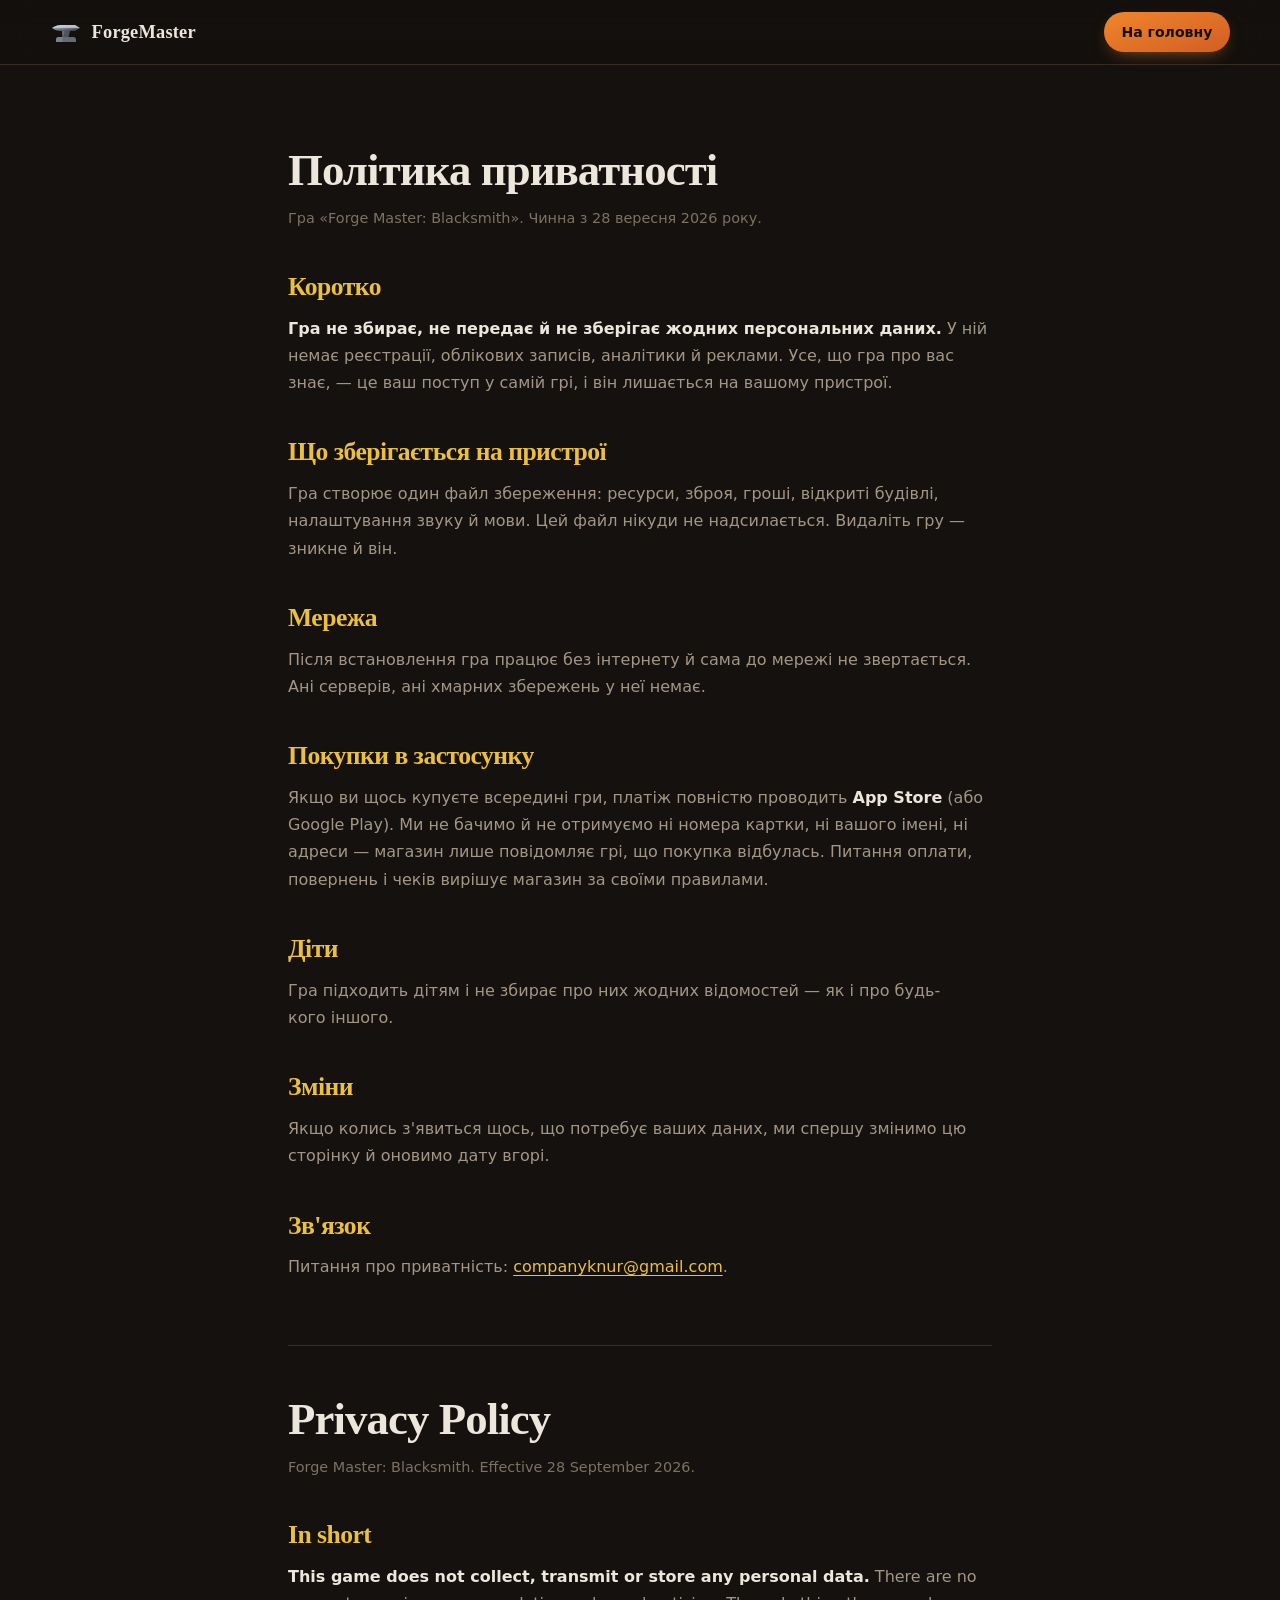
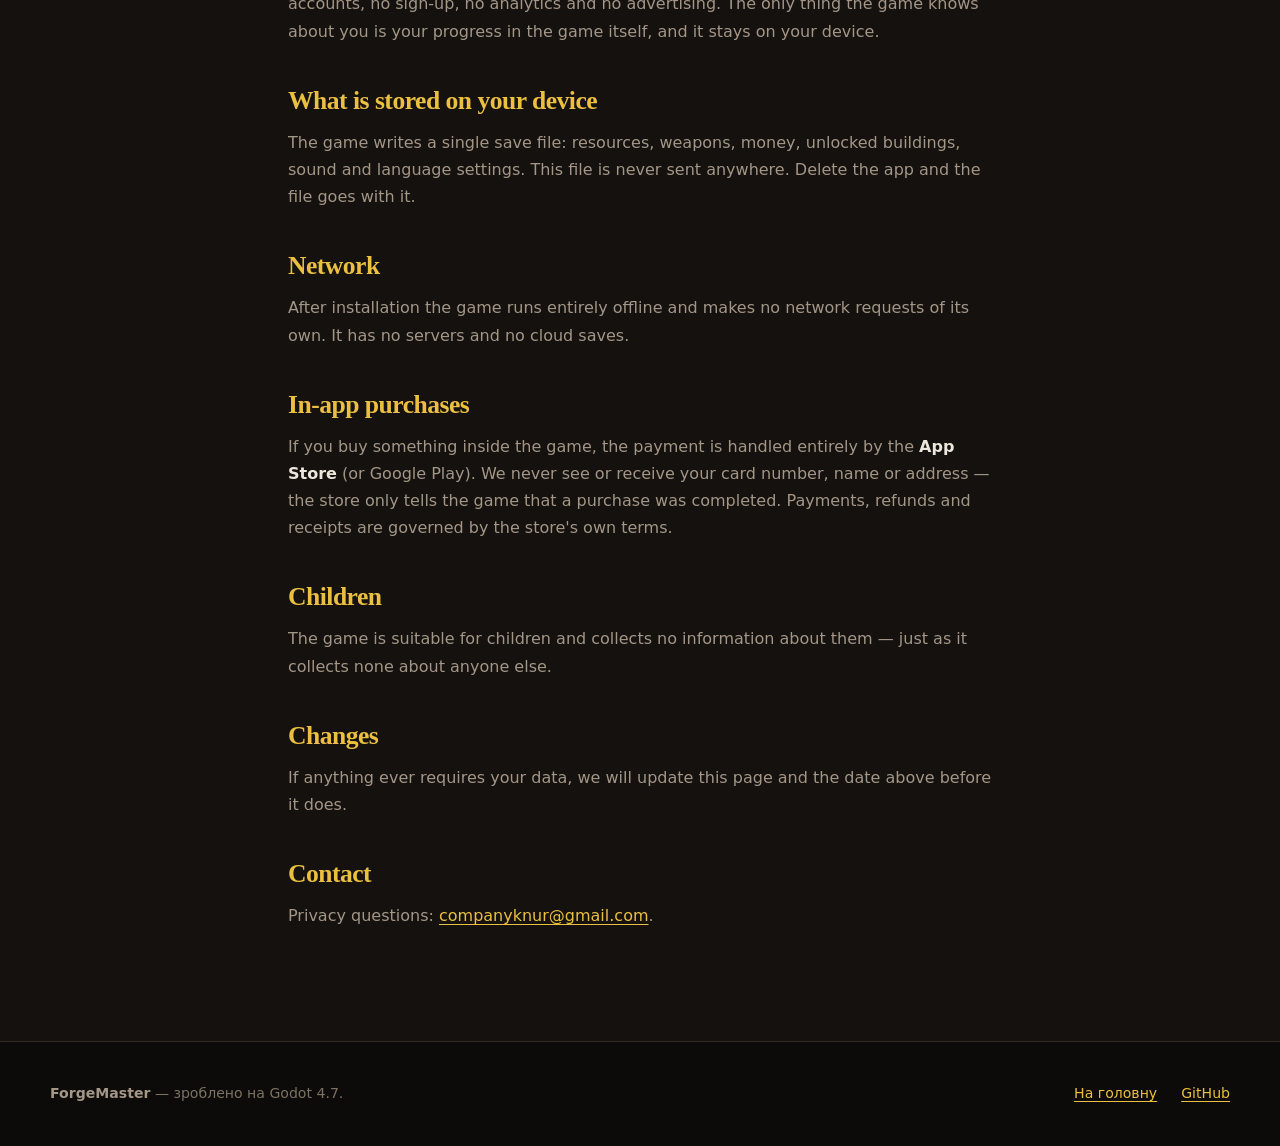
==== privacy.html @ 433262ff "Лендінг Forge Master і політика приватності Сайт живе окремим публічним репозиторієм, бо GitHub Page" ====
<!DOCTYPE html>
<html lang="uk">
<head>
<meta charset="utf-8">
<meta name="viewport" content="width=device-width, initial-scale=1, viewport-fit=cover">

<!-- Та сама політика безпеки вмісту, що й на головній (site/_headers). -->
<meta http-equiv="Content-Security-Policy" content="
  default-src 'self';
  script-src 'self';
  style-src 'self' https://fonts.googleapis.com;
  font-src 'self' https://fonts.gstatic.com;
  img-src 'self' data:;
  connect-src 'self';
  form-action 'none';
  frame-ancestors 'none';
  base-uri 'none';
  object-src 'none'">
<meta name="referrer" content="strict-origin-when-cross-origin">

<title>Політика приватності — Forge Master</title>
<meta name="description" content="Forge Master не збирає персональних даних. Збереження гри лежить лише на вашому пристрої.">
<meta name="theme-color" content="#14110E">
<meta name="robots" content="index, follow">

<link rel="icon" href="assets/icons/anvil.svg" type="image/svg+xml">
<link rel="preconnect" href="https://fonts.googleapis.com">
<link rel="preconnect" href="https://fonts.gstatic.com" crossorigin>
<link rel="stylesheet" href="https://fonts.googleapis.com/css2?family=Manrope:wght@400;500;700;800&family=Playfair+Display:wght@700;900&display=swap">
<link rel="stylesheet" href="assets/css/styles.css">
<link rel="stylesheet" href="assets/css/legal.css">
</head>
<body>

<a class="skip-link" href="#main">Перейти до вмісту</a>

<header class="site-head" id="top">
  <div class="wrap head-inner">
    <a class="brand" href="index.html">
      <img src="assets/icons/anvil.svg" alt="" width="32" height="32" aria-hidden="true">
      <span class="brand-name">ForgeMaster</span>
    </a>

    <a class="btn btn-sm" href="index.html">На головну</a>
  </div>
</header>

<main id="main">
  <section class="section legal">
    <div class="wrap legal-inner">

      <h1>Політика приватності</h1>
      <p class="legal-date">Гра «Forge Master: Blacksmith». Чинна з 28 вересня 2026 року.</p>

      <h2>Коротко</h2>
      <p>
        <strong>Гра не збирає, не передає й не зберігає жодних персональних
        даних.</strong> У ній немає реєстрації, облікових записів, аналітики
        й реклами. Усе, що гра про вас знає, — це ваш поступ у самій грі, і
        він лишається на вашому пристрої.
      </p>

      <h2>Що зберігається на пристрої</h2>
      <p>
        Гра створює один файл збереження: ресурси, зброя, гроші, відкриті
        будівлі, налаштування звуку й мови. Цей файл нікуди не надсилається.
        Видаліть гру — зникне й він.
      </p>

      <h2>Мережа</h2>
      <p>
        Після встановлення гра працює без інтернету й сама до мережі не
        звертається. Ані серверів, ані хмарних збережень у неї немає.
      </p>

      <h2>Покупки в застосунку</h2>
      <p>
        Якщо ви щось купуєте всередині гри, платіж повністю проводить
        <strong>App Store</strong> (або Google Play). Ми не бачимо й не
        отримуємо ні номера картки, ні вашого імені, ні адреси — магазин лише
        повідомляє грі, що покупка відбулась. Питання оплати, повернень і
        чеків вирішує магазин за своїми правилами.
      </p>

      <h2>Діти</h2>
      <p>
        Гра підходить дітям і не збирає про них жодних відомостей — як і про
        будь-кого іншого.
      </p>

      <h2>Зміни</h2>
      <p>
        Якщо колись з'явиться щось, що потребує ваших даних, ми спершу змінимо
        цю сторінку й оновимо дату вгорі.
      </p>

      <h2>Зв'язок</h2>
      <p>
        Питання про приватність: <a href="mailto:companyknur@gmail.com">companyknur@gmail.com</a>.
      </p>

      <hr class="legal-lang-break">

      <h1 lang="en">Privacy Policy</h1>
      <p class="legal-date" lang="en">Forge Master: Blacksmith. Effective 28 September 2026.</p>

      <div lang="en">
        <h2>In short</h2>
        <p>
          <strong>This game does not collect, transmit or store any personal
          data.</strong> There are no accounts, no sign-up, no analytics and no
          advertising. The only thing the game knows about you is your progress
          in the game itself, and it stays on your device.
        </p>

        <h2>What is stored on your device</h2>
        <p>
          The game writes a single save file: resources, weapons, money,
          unlocked buildings, sound and language settings. This file is never
          sent anywhere. Delete the app and the file goes with it.
        </p>

        <h2>Network</h2>
        <p>
          After installation the game runs entirely offline and makes no network
          requests of its own. It has no servers and no cloud saves.
        </p>

        <h2>In-app purchases</h2>
        <p>
          If you buy something inside the game, the payment is handled entirely
          by the <strong>App Store</strong> (or Google Play). We never see or
          receive your card number, name or address — the store only tells the
          game that a purchase was completed. Payments, refunds and receipts are
          governed by the store's own terms.
        </p>

        <h2>Children</h2>
        <p>
          The game is suitable for children and collects no information about
          them — just as it collects none about anyone else.
        </p>

        <h2>Changes</h2>
        <p>
          If anything ever requires your data, we will update this page and the
          date above before it does.
        </p>

        <h2>Contact</h2>
        <p>
          Privacy questions: <a href="mailto:companyknur@gmail.com">companyknur@gmail.com</a>.
        </p>
      </div>

    </div>
  </section>
</main>

<footer class="site-foot">
  <div class="wrap foot-inner">
    <p>
      <strong>ForgeMaster</strong> — зроблено на Godot 4.7.
    </p>
    <nav aria-label="Додаткові посилання">
      <a href="index.html">На головну</a>
      <a href="https://github.com/knurcompany/ForgeMaster" rel="noopener noreferrer">GitHub</a>
    </nav>
  </div>
</footer>

</body>
</html>
---- assets/css/styles.css ----
/* ============================================================
   ForgeMaster — стилі промо-сторінки

   Палітра не вигадана: кольори взято з project/scripts/GameData.gd,
   де вони записані як Color(r, g, b) для руд і зливків. Тому сайт
   і гра світяться однаково.

   Сторінка навмисно тільки темна. Гра — про вугілля й розжарений
   метал; світла тема тут була б чужою, а не «доступнішою».
   ============================================================ */

:root {
  /* — метали з гри — */
  --copper:    #CC7340;  /* мідна руда      Color(0.80, 0.45, 0.25) */
  --iron:      #A6ABB3;  /* залізна руда    Color(0.65, 0.67, 0.70) */
  --gold:      #EBBF40;  /* золота руда     Color(0.92, 0.75, 0.25) */
  --diamond:   #8CD9F2;  /* алмаз           Color(0.55, 0.85, 0.95) */
  --aurite:    #E0943D;  /* ауритовий злиток Color(0.88, 0.58, 0.24) */

  /* — поверхні — */
  --bg:        #14110E;
  --bg-deep:   #0D0B09;
  --surface:   #1C1815;
  --surface-2: #241E19;
  --border:    #352C23;

  /* — текст — */
  --fg:        #EDE6DC;
  --fg-muted:  #A39687;  /* 6.6:1 на --bg */
  --fg-dim:    #7C7264;  /* тільки для великого тексту й підписів */

  /* — дія — */
  --hot:       #F0862B;
  /* Темний край градієнта кнопки. Спершу тут було #C4521B — гарніше,
     але текст на ньому давав 4.11:1 при нормі 4.5. Освітлено рівно
     настільки, щоб пройти AA (4.80:1), і не більше. */
  --hot-deep:  #D15E24;
  --on-hot:    #16100A;
  --ring:      var(--gold);

  /* — шрифти — */
  --font-head: 'Playfair Display', Georgia, 'Times New Roman', serif;
  --font-body: 'Manrope', system-ui, -apple-system, 'Segoe UI', sans-serif;

  /* — простір (spacious: лендінг, не дашборд) — */
  --s-1: 0.5rem;
  --s-2: 1rem;
  --s-3: 1.5rem;
  --s-4: 2.5rem;
  --s-5: 4rem;
  --s-6: 6rem;

  --radius:    14px;
  --radius-lg: 22px;
  --wrap:      1180px;

  color-scheme: dark;
}

/* ── База ──────────────────────────────────────────────────── */

*, *::before, *::after { box-sizing: border-box; }

html {
  scroll-behavior: smooth;
  -webkit-text-size-adjust: 100%;
}

body {
  margin: 0;
  background: var(--bg);
  color: var(--fg);
  font: 400 1rem/1.65 var(--font-body);
  overflow-x: hidden;           /* сторінка ніколи не їде вбік */
  -webkit-font-smoothing: antialiased;
}

img { max-width: 100%; height: auto; display: block; }

h1, h2, h3 {
  font-family: var(--font-head);
  font-weight: 900;
  line-height: 1.12;
  letter-spacing: -0.02em;
  margin: 0;
  text-wrap: balance;           /* без сиротинських рядків у заголовках */
}

p { margin: 0; text-wrap: pretty; }

a { color: var(--gold); text-decoration-thickness: 1px; text-underline-offset: 3px; }
a:hover { color: var(--aurite); }

ul, ol, dl, dd { margin: 0; padding: 0; }
li { list-style: none; }

.wrap {
  width: min(100% - 2.5rem, var(--wrap));
  margin-inline: auto;
}

/* Фокус видно завжди — прибирати обведення не можна */
:focus-visible {
  outline: 3px solid var(--ring);
  outline-offset: 3px;
  border-radius: 4px;
}

.skip-link {
  position: absolute;
  left: -9999px;
  top: 0;
  z-index: 100;
  padding: var(--s-2) var(--s-3);
  background: var(--gold);
  color: var(--bg-deep);
  font-weight: 700;
  border-radius: 0 0 var(--radius) 0;
}
.skip-link:focus { left: 0; }

/* ── Кнопки ────────────────────────────────────────────────── */

.btn {
  --btn-bg: linear-gradient(160deg, var(--hot), var(--hot-deep));
  display: inline-flex;
  align-items: center;
  justify-content: center;
  gap: 0.6rem;
  min-height: 44px;             /* дотик: не менше 44×44 */
  padding: 0.75rem 1.4rem;
  border: 0;
  border-radius: 999px;
  background: var(--btn-bg);
  color: var(--on-hot);
  font: 700 0.95rem/1 var(--font-body);
  text-decoration: none;
  cursor: pointer;
  transition: transform 180ms ease, box-shadow 180ms ease, filter 180ms ease;
  box-shadow: 0 6px 18px -8px rgba(240, 134, 43, 0.7);
}
.btn:hover {
  color: var(--on-hot);
  transform: translateY(-2px);
  filter: brightness(1.08);
  box-shadow: 0 12px 26px -10px rgba(240, 134, 43, 0.85);
}
.btn:active { transform: translateY(0); }

.btn img { filter: brightness(0) saturate(100%); opacity: 0.85; }

.btn-lg { min-height: 52px; padding: 0.95rem 1.9rem; font-size: 1.02rem; }
.btn-sm { min-height: 40px; padding: 0.6rem 1.1rem; font-size: 0.88rem; }

.btn-ghost {
  background: transparent;
  border: 1px solid var(--border);
  color: var(--fg);
  box-shadow: none;
}
.btn-ghost:hover {
  color: var(--fg);
  background: var(--surface);
  border-color: var(--copper);
  filter: none;
  /* Обов'язково: .btn:hover має вищу вагу за .btn-ghost, тож без
     цього рядка під прозорою кнопкою при наведенні спалахувала
     помаранчева тінь від суцільної. */
  box-shadow: none;
}

/* ── Шапка ─────────────────────────────────────────────────── */

.site-head {
  position: sticky;
  top: 0;
  z-index: 50;
  background: rgba(20, 17, 14, 0.82);
  backdrop-filter: blur(14px);
  border-bottom: 1px solid var(--border);
  padding-top: env(safe-area-inset-top);
}

.head-inner {
  display: flex;
  align-items: center;
  gap: var(--s-3);
  min-height: 64px;
}

.brand {
  display: inline-flex;
  align-items: center;
  gap: 0.6rem;
  color: var(--fg);
  text-decoration: none;
  font-family: var(--font-head);
  font-weight: 700;
  font-size: 1.15rem;
  letter-spacing: 0.01em;
  margin-right: auto;
}
.brand:hover { color: var(--gold); }

.head-nav { display: none; gap: var(--s-3); }
.head-nav a {
  color: var(--fg-muted);
  text-decoration: none;
  font-size: 0.92rem;
  font-weight: 500;
  padding: 0.5rem 0;
}
.head-nav a:hover { color: var(--fg); }

@media (min-width: 860px) {
  .head-nav { display: flex; }
}

/* ── Герой ─────────────────────────────────────────────────── */

.hero {
  position: relative;
  padding: var(--s-5) 0 var(--s-6);
  overflow: hidden;
}

/* Сяйво горна за текстом */
.hero-glow {
  position: absolute;
  inset: -30% -10% auto -10%;
  height: 620px;
  background:
    radial-gradient(45% 55% at 22% 40%, rgba(240, 134, 43, 0.22), transparent 70%),
    radial-gradient(40% 50% at 78% 25%, rgba(204, 115, 64, 0.15), transparent 70%);
  filter: blur(30px);
  pointer-events: none;
}

.hero-inner {
  position: relative;
  display: grid;
  gap: var(--s-5);
  align-items: center;
}

.eyebrow {
  display: inline-flex;
  align-items: center;
  gap: 0.5rem;
  padding: 0.4rem 0.9rem;
  border: 1px solid var(--border);
  border-radius: 999px;
  background: var(--surface);
  color: var(--fg-muted);
  font-size: 0.82rem;
  font-weight: 600;
  letter-spacing: 0.01em;
  margin-bottom: var(--s-3);
}

.hero h1 {
  font-size: clamp(2.6rem, 8vw, 4.6rem);
  margin-bottom: var(--s-3);
}

.hero h1 .hot {
  background: linear-gradient(100deg, var(--hot), var(--gold));
  -webkit-background-clip: text;
  background-clip: text;
  color: transparent;
}

.lede {
  font-size: clamp(1.05rem, 2.4vw, 1.22rem);
  color: var(--fg-muted);
  max-width: 46ch;
  margin-bottom: var(--s-4);
}

.hero-cta {
  display: flex;
  flex-wrap: wrap;
  gap: var(--s-2);
  margin-bottom: var(--s-4);
}

.hero-stats {
  display: flex;
  flex-wrap: wrap;
  gap: var(--s-4);
}
.hero-stats dt {
  color: var(--fg-dim);
  font-size: 0.8rem;
  text-transform: uppercase;
  letter-spacing: 0.08em;
  font-weight: 700;
}
.hero-stats dd {
  font-family: var(--font-head);
  font-size: 2rem;
  font-weight: 900;
  color: var(--gold);
  margin-top: 0.15rem;
}

.hero-device { display: flex; justify-content: center; }

@media (min-width: 900px) {
  .hero-inner { grid-template-columns: 1.05fr 0.95fr; }
  .hero { padding: var(--s-6) 0; }
}

/* ── Телефон ───────────────────────────────────────────────── */

.phone {
  position: relative;
  width: min(300px, 78vw);
  aspect-ratio: 9 / 19.5;
  padding: 10px;
  border-radius: 34px;
  background: linear-gradient(160deg, #3B322A, #17130F 60%);
  box-shadow:
    0 0 0 1px rgba(235, 191, 64, 0.12),
    0 30px 60px -25px rgba(0, 0, 0, 0.9),
    0 0 90px -30px rgba(240, 134, 43, 0.45);
}

.phone-sm { width: min(240px, 62vw); }

.phone-screen {
  position: relative;
  height: 100%;
  border-radius: 26px;
  overflow: hidden;
  background: var(--bg-deep);
}

.phone-screen img {
  width: 100%;
  height: 100%;
  object-fit: cover;
}

/* Поки скріншота немає — місце не порожнє й не поламане.
   Клас навішує app.js, коли картинка не завантажилась. */
.phone-screen.is-empty::after {
  content: attr(data-empty);
  position: absolute;
  inset: 0;
  display: grid;
  place-content: center;
  padding: var(--s-3);
  text-align: center;
  background:
    radial-gradient(60% 40% at 50% 28%, rgba(240, 134, 43, 0.18), transparent 70%),
    repeating-linear-gradient(45deg, #1A1512 0 12px, #171310 12px 24px);
  color: var(--fg-dim);
  font-size: 0.85rem;
  font-weight: 600;
  line-height: 1.5;
}

/* ── Секції ────────────────────────────────────────────────── */

.section { padding: var(--s-6) 0; }
.section-alt {
  background: var(--bg-deep);
  border-block: 1px solid var(--border);
}

.sec-title {
  font-size: clamp(1.9rem, 5vw, 2.9rem);
  margin-bottom: var(--s-2);
}

.sec-lede {
  color: var(--fg-muted);
  font-size: 1.05rem;
  max-width: 58ch;
  margin-bottom: var(--s-5);
}

/* ── Ігровий цикл ──────────────────────────────────────────── */

.loop {
  display: grid;
  gap: var(--s-3);
}

.loop-step {
  position: relative;
  padding: var(--s-4) var(--s-3) var(--s-3);
  background: var(--surface);
  border: 1px solid var(--border);
  border-radius: var(--radius-lg);
  transition: border-color 200ms ease, transform 200ms ease;
}
.loop-step:hover {
  border-color: var(--copper);
  transform: translateY(-3px);
}

.loop-num {
  position: absolute;
  top: var(--s-3);
  right: var(--s-3);
  font-family: var(--font-head);
  font-size: 2.6rem;
  font-weight: 900;
  color: var(--border);
  line-height: 1;
}

.loop-step img { margin-bottom: var(--s-2); }

.loop-step h3 {
  font-size: 1.25rem;
  margin-bottom: 0.5rem;
}

.loop-step p {
  color: var(--fg-muted);
  font-size: 0.95rem;
}

@media (min-width: 720px) { .loop { grid-template-columns: repeat(2, 1fr); } }
@media (min-width: 1080px) { .loop { grid-template-columns: repeat(4, 1fr); } }

/* ── Карусель екранів ──────────────────────────────────────── */

.shots-viewport { overflow: hidden; }

.shots-track {
  display: flex;
  gap: var(--s-3);
  /* Потрібне, щоб offsetLeft слайда рахувався від самого треку:
     без нього app.js міряв би від body і кнопки гортали б мимо. */
  position: relative;
  /* На вузькому — звичайний свайп із прилипанням.
     На широкому JS перемикає на трансформ. */
  overflow-x: auto;
  scroll-snap-type: x mandatory;
  scroll-behavior: smooth;
  padding-bottom: var(--s-2);
  -webkit-overflow-scrolling: touch;
  scrollbar-width: none;
}
.shots-track::-webkit-scrollbar { display: none; }

.shot {
  flex: 0 0 min(280px, 82vw);
  scroll-snap-align: center;
  display: flex;
  flex-direction: column;
  align-items: center;
  gap: var(--s-3);
  text-align: center;
}

.shot-cap h3 { font-size: 1.2rem; margin-bottom: 0.35rem; }
.shot-cap p { color: var(--fg-muted); font-size: 0.92rem; max-width: 34ch; }

.shots-ctrl {
  display: flex;
  align-items: center;
  justify-content: center;
  gap: var(--s-3);
  margin-top: var(--s-4);
}

.nav-btn {
  width: 46px;
  height: 46px;
  display: grid;
  place-content: center;
  border: 1px solid var(--border);
  border-radius: 50%;
  background: var(--surface);
  cursor: pointer;
  transition: border-color 180ms ease, background 180ms ease;
}
.nav-btn:hover { border-color: var(--copper); background: var(--surface-2); }
.nav-btn img { opacity: 0.8; }
.nav-btn .flip { transform: rotate(180deg); }

.dots { display: flex; gap: 0.55rem; }

.dot {
  width: 12px;
  height: 12px;
  padding: 0;
  border: 0;
  border-radius: 50%;
  background: var(--border);
  cursor: pointer;
  transition: background 180ms ease, transform 180ms ease;
  /* ціль дотику розширена, а вигляд лишився дрібним */
  position: relative;
}
.dot::before {
  content: '';
  position: absolute;
  inset: -16px;
}
.dot:hover { background: var(--fg-dim); }
.dot[aria-selected='true'] {
  background: var(--hot);
  transform: scale(1.25);
}

@media (min-width: 900px) {
  .shot { flex-basis: 260px; }
  /* `safe` тут обов'язкове. Звичайне center у контейнері з
     overflow-x обрізає перший слайд, щойно вміст перестає
     вміщатися, і доскролити до нього вже не можна. */
  .shots-track { justify-content: safe center; }
}

/* ── Зброя ─────────────────────────────────────────────────── */

.weapons {
  display: flex;
  flex-wrap: wrap;
  gap: 0.6rem;
}

.w-tag {
  padding: 0.55rem 1rem;
  border: 1px solid var(--border);
  border-radius: 999px;
  background: var(--surface);
  color: var(--fg-muted);
  font-size: 0.9rem;
  font-weight: 600;
  white-space: nowrap;          /* назва не ламається посеред слова */
  transition: color 180ms ease, border-color 180ms ease;
}
.w-tag:hover { color: var(--fg); border-color: var(--iron); }

/* Українські й міфічні — золотом, реманент — притишено */
.w-rare {
  color: var(--gold);
  border-color: rgba(235, 191, 64, 0.35);
  background: rgba(235, 191, 64, 0.06);
}
.w-rare:hover { border-color: var(--gold); color: var(--gold); }

.w-plain { color: var(--fg-dim); }

.weapons-note {
  margin-top: var(--s-3);
  color: var(--fg-dim);
  font-size: 0.95rem;
  max-width: 52ch;
}

/* ── Картки деталей ────────────────────────────────────────── */

.cards {
  display: grid;
  gap: var(--s-3);
}

.card {
  padding: var(--s-3);
  background: var(--surface);
  border: 1px solid var(--border);
  border-radius: var(--radius-lg);
  transition: border-color 200ms ease, transform 200ms ease;
}
.card:hover { border-color: var(--copper); transform: translateY(-3px); }
.card img { margin-bottom: var(--s-2); }
.card h3 { font-size: 1.15rem; margin-bottom: 0.5rem; }
.card p { color: var(--fg-muted); font-size: 0.93rem; }

@media (min-width: 640px)  { .cards { grid-template-columns: repeat(2, 1fr); } }
@media (min-width: 1024px) { .cards { grid-template-columns: repeat(4, 1fr); } }

/* ── Музика ────────────────────────────────────────────────── */

.sound-inner {
  display: grid;
  gap: var(--s-4);
  align-items: center;
}

.sound-note {
  color: var(--fg-dim);
  font-size: 0.93rem;
  max-width: 50ch;
  margin-top: var(--s-3);
}

.sound-viz {
  display: flex;
  align-items: flex-end;
  justify-content: center;
  gap: 6px;
  height: 130px;
}

.sound-viz span {
  width: 10px;
  border-radius: 999px 999px 4px 4px;
  background: linear-gradient(180deg, var(--hot), var(--hot-deep));
  animation: eq 1.9s ease-in-out infinite;
  opacity: 0.85;
}

/* Дванадцять смуг — дванадцять треків. Висота й затримка різні,
   щоб не читалось як механічна хвиля. */
.sound-viz span:nth-child(1)  { height: 34%; animation-delay: -0.1s; }
.sound-viz span:nth-child(2)  { height: 62%; animation-delay: -0.7s; }
.sound-viz span:nth-child(3)  { height: 45%; animation-delay: -1.3s; }
.sound-viz span:nth-child(4)  { height: 80%; animation-delay: -0.4s; }
.sound-viz span:nth-child(5)  { height: 55%; animation-delay: -1.6s; }
.sound-viz span:nth-child(6)  { height: 95%; animation-delay: -0.9s; }
.sound-viz span:nth-child(7)  { height: 70%; animation-delay: -0.2s; }
.sound-viz span:nth-child(8)  { height: 48%; animation-delay: -1.1s; }
.sound-viz span:nth-child(9)  { height: 86%; animation-delay: -0.6s; }
.sound-viz span:nth-child(10) { height: 40%; animation-delay: -1.4s; }
.sound-viz span:nth-child(11) { height: 66%; animation-delay: -0.3s; }
.sound-viz span:nth-child(12) { height: 30%; animation-delay: -1.8s; }

@keyframes eq {
  0%, 100% { transform: scaleY(0.45); }
  50%      { transform: scaleY(1); }
}

@media (min-width: 900px) {
  .sound-inner { grid-template-columns: 1.2fr 0.8fr; }
  .sound-viz { height: 200px; }
  .sound-viz span { width: 14px; }
}

/* ── Завантаження ──────────────────────────────────────────── */

.get { text-align: center; }

.get-inner {
  max-width: 640px;
  padding: var(--s-5) var(--s-3);
  margin-inline: auto;
  background:
    radial-gradient(70% 100% at 50% 0%, rgba(240, 134, 43, 0.14), transparent 70%),
    var(--surface);
  border: 1px solid var(--border);
  border-radius: var(--radius-lg);
}

.get-inner img { margin: 0 auto var(--s-3); }
.get h2 { font-size: clamp(1.9rem, 5vw, 2.6rem); margin-bottom: var(--s-2); }
.get p { color: var(--fg-muted); margin-bottom: var(--s-4); }

.get-cta {
  display: flex;
  flex-wrap: wrap;
  gap: var(--s-2);
  justify-content: center;
  margin-bottom: var(--s-3);
}

.get-fine {
  color: var(--fg-dim);
  font-size: 0.85rem;
  margin: 0;
  max-width: 46ch;
  margin-inline: auto;
}

/* ── Підвал ────────────────────────────────────────────────── */

.site-foot {
  border-top: 1px solid var(--border);
  padding: var(--s-4) 0;
  padding-bottom: calc(var(--s-4) + env(safe-area-inset-bottom));
  background: var(--bg-deep);
}

.foot-inner {
  display: flex;
  flex-wrap: wrap;
  gap: var(--s-2) var(--s-4);
  align-items: center;
  justify-content: space-between;
  color: var(--fg-dim);
  font-size: 0.88rem;
}
.foot-inner strong { color: var(--fg-muted); }
.foot-inner nav { display: flex; gap: var(--s-3); }

/* ── Поява при прокрутці ───────────────────────────────────── */

.reveal {
  opacity: 0;
  transform: translateY(18px);
  transition: opacity 450ms ease, transform 450ms cubic-bezier(0.22, 1, 0.36, 1);
}
.reveal.is-in { opacity: 1; transform: none; }

/* Сходинка між сусідніми картками — хвиля, а не спалах усього разом */
.loop-step:nth-child(2), .card:nth-child(2) { transition-delay: 70ms; }
.loop-step:nth-child(3), .card:nth-child(3) { transition-delay: 140ms; }
.loop-step:nth-child(4), .card:nth-child(4) { transition-delay: 210ms; }

/* ── Менше руху ────────────────────────────────────────────── */

@media (prefers-reduced-motion: reduce) {
  html { scroll-behavior: auto; }

  *, *::before, *::after {
    animation-duration: 0.01ms !important;
    animation-iteration-count: 1 !important;
    transition-duration: 0.01ms !important;
    scroll-behavior: auto !important;
  }

  /* Показуємо кінцевий стан, а не приховане нічого */
  .reveal { opacity: 1; transform: none; }
  .sound-viz span { animation: none; transform: scaleY(0.8); }
}
---- assets/css/legal.css ----
/* Сторінки для магазинів: політика приватності й таке інше.
   Окремим файлом, а не тегом <style>, бо CSP лендінгу дозволяє лише
   style-src 'self' — inline-стиль браузер просто викине. Змінні теми
   беруться зі styles.css, який підключається першим. */

.legal {
  padding: clamp(2.5rem, 7vw, 5rem) 0 clamp(3rem, 8vw, 6rem);
}

.legal-inner {
  max-width: 44rem;   /* ~75 знаків у рядку: довше око губить початок рядка */
}

.legal h1 {
  font-family: var(--font-head);
  font-size: clamp(1.9rem, 5vw, 2.8rem);
  line-height: 1.15;
  margin: 0 0 0.6rem;
}

.legal .legal-date {
  color: var(--fg-dim);
  font-size: 0.9rem;
  margin: 0 0 2.5rem;
}

.legal h2 {
  font-family: var(--font-head);
  font-size: clamp(1.25rem, 3.2vw, 1.6rem);
  line-height: 1.25;
  margin: 2.5rem 0 0.75rem;
  color: var(--gold);
}

.legal p,
.legal li {
  color: var(--fg-muted);
  line-height: 1.7;
  margin: 0 0 1rem;
}

.legal strong {
  color: var(--fg);
}

.legal ul {
  margin: 0 0 1rem;
  padding-left: 1.35rem;
}

.legal li::marker {
  color: var(--copper);
}

.legal a {
  color: var(--gold);
}

/* Межа між українською й англійською половинами. Не просто лінія:
   англійський текст — той самий документ, а не наступний розділ, і
   око має це побачити, не читаючи. */
.legal-lang-break {
  border: 0;
  border-top: 1px solid var(--border);
  margin: 4rem 0 0;
}

.legal-lang-break + h1 {
  margin-top: 3rem;
}
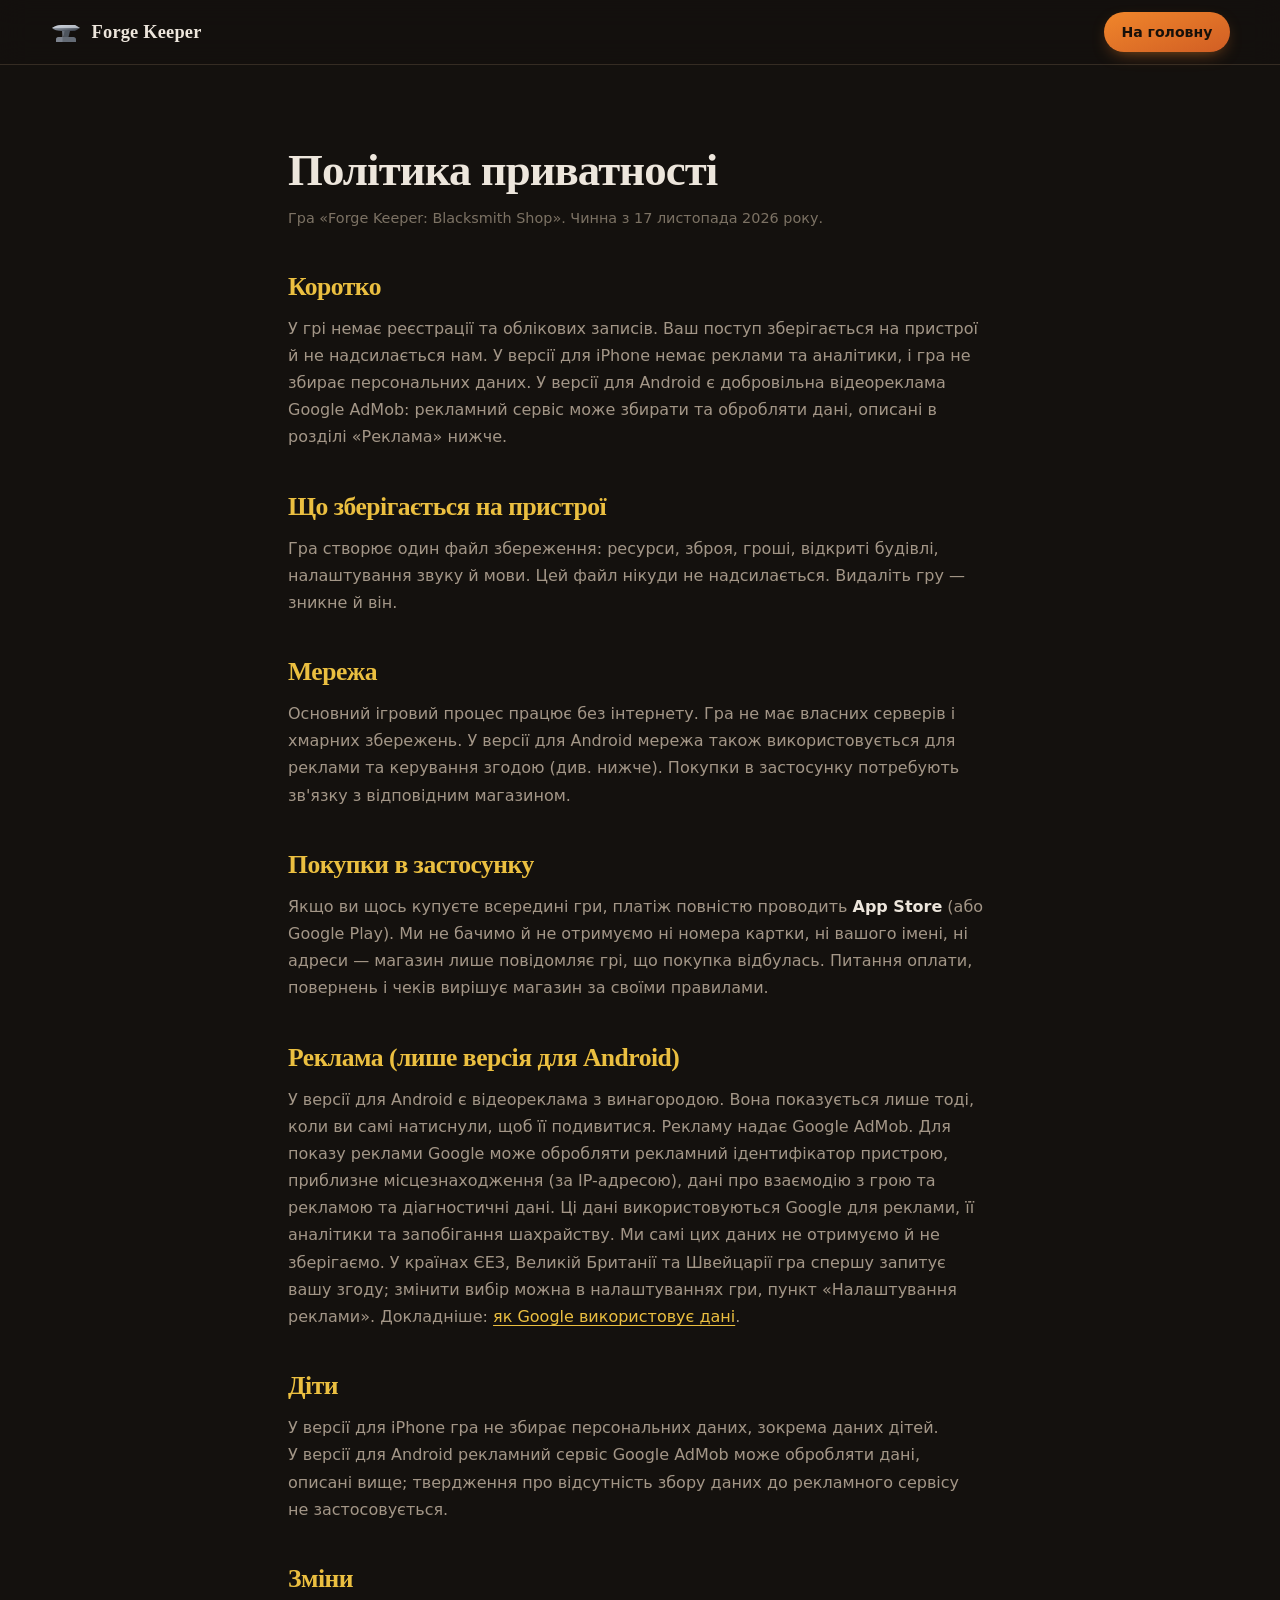
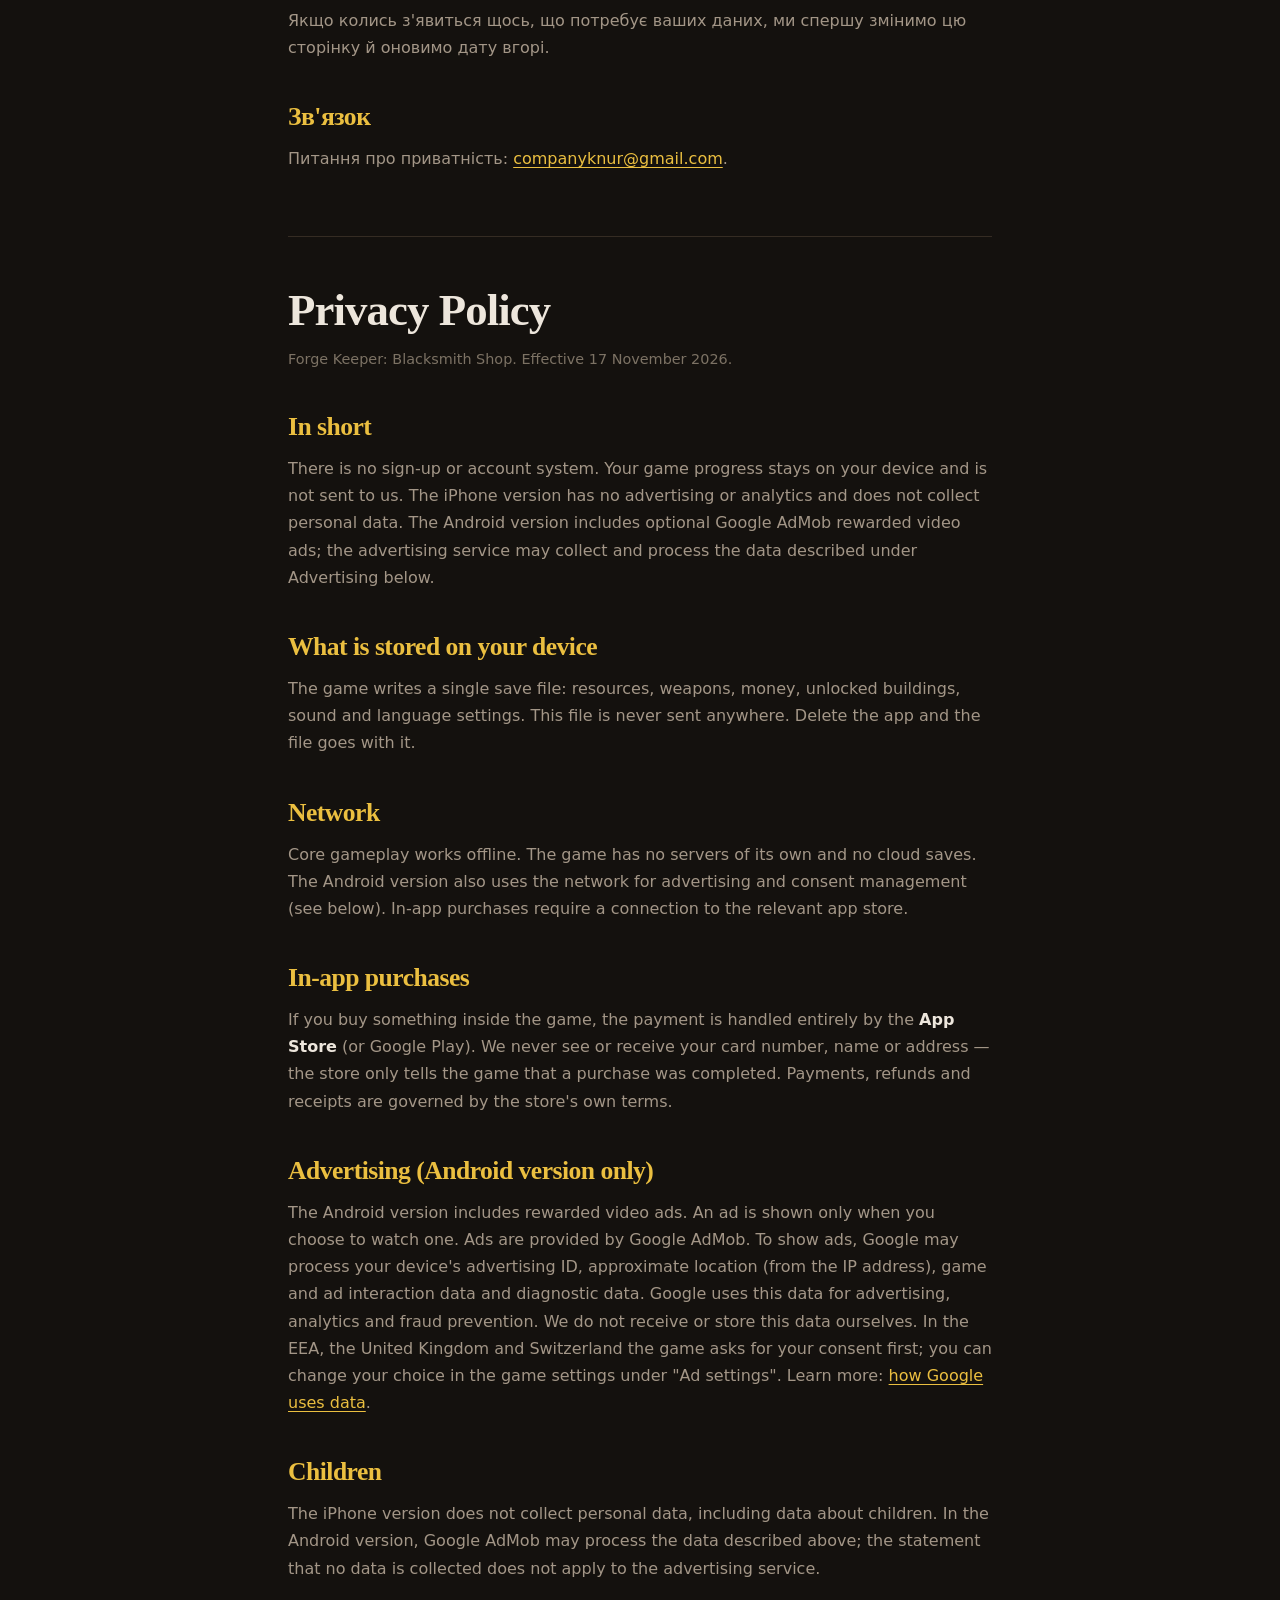
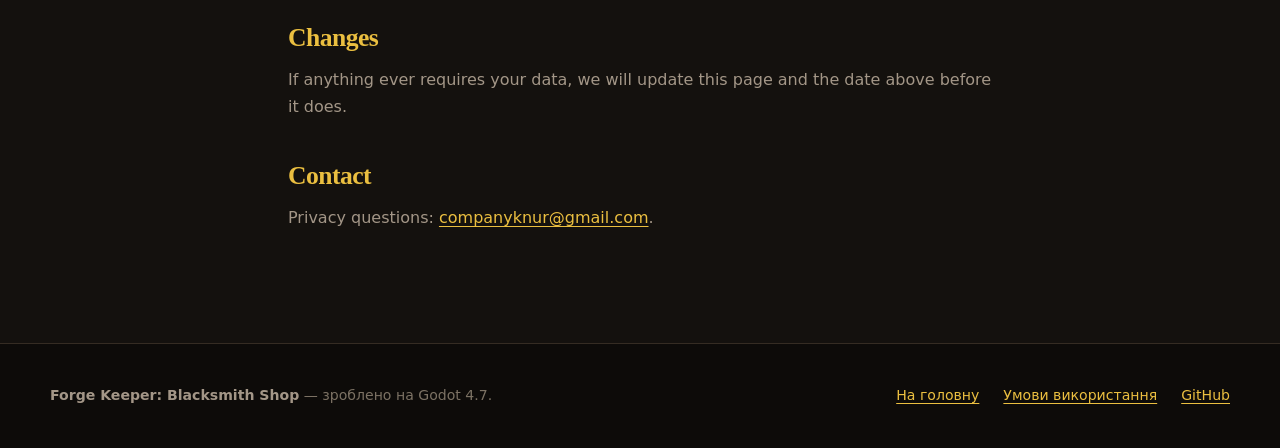
==== commit 53ed3a80: "Update Forge Keeper legal pages for Android AdMob Publish supplied bilingual terms, distinguish Andr" ====
--- a/privacy.html
+++ b/privacy.html
@@ -18,8 +18,8 @@
   object-src 'none'">
 <meta name="referrer" content="strict-origin-when-cross-origin">
 
-<title>Політика приватності — Forge Master</title>
-<meta name="description" content="Forge Master не збирає персональних даних. Збереження гри лежить лише на вашому пристрої.">
+<title>Політика приватності — Forge Keeper: Blacksmith Shop</title>
+<meta name="description" content="Політика приватності Forge Keeper: Blacksmith Shop. Збереження на пристрої, покупки та реклама Google AdMob у версії для Android.">
 <meta name="theme-color" content="#14110E">
 <meta name="robots" content="index, follow">
 
@@ -38,7 +38,7 @@
   <div class="wrap head-inner">
     <a class="brand" href="index.html">
       <img src="assets/icons/anvil.svg" alt="" width="32" height="32" aria-hidden="true">
-      <span class="brand-name">ForgeMaster</span>
+      <span class="brand-name">Forge Keeper</span>
     </a>
 
     <a class="btn btn-sm" href="index.html">На головну</a>
@@ -50,14 +50,15 @@
     <div class="wrap legal-inner">
 
       <h1>Політика приватності</h1>
-      <p class="legal-date">Гра «Forge Master: Blacksmith». Чинна з 28 вересня 2026 року.</p>
+      <p class="legal-date">Гра «Forge Keeper: Blacksmith Shop». Чинна з 17 листопада 2026 року.</p>
 
       <h2>Коротко</h2>
       <p>
-        <strong>Гра не збирає, не передає й не зберігає жодних персональних
-        даних.</strong> У ній немає реєстрації, облікових записів, аналітики
-        й реклами. Усе, що гра про вас знає, — це ваш поступ у самій грі, і
-        він лишається на вашому пристрої.
+        У грі немає реєстрації та облікових записів. Ваш поступ зберігається
+        на пристрої й не надсилається нам. У версії для iPhone немає реклами
+        та аналітики, і гра не збирає персональних даних. У версії для Android
+        є добровільна відеореклама Google AdMob: рекламний сервіс може збирати
+        та обробляти дані, описані в розділі «Реклама» нижче.
       </p>
 
       <h2>Що зберігається на пристрої</h2>
@@ -69,8 +70,10 @@
 
       <h2>Мережа</h2>
       <p>
-        Після встановлення гра працює без інтернету й сама до мережі не
-        звертається. Ані серверів, ані хмарних збережень у неї немає.
+        Основний ігровий процес працює без інтернету. Гра не має власних
+        серверів і хмарних збережень. У версії для Android мережа також
+        використовується для реклами та керування згодою (див. нижче).
+        Покупки в застосунку потребують зв'язку з відповідним магазином.
       </p>
 
       <h2>Покупки в застосунку</h2>
@@ -82,10 +85,25 @@
         чеків вирішує магазин за своїми правилами.
       </p>
 
+      <h2>Реклама (лише версія для Android)</h2>
+      <p>
+        У версії для Android є відеореклама з винагородою. Вона показується лише тоді,
+        коли ви самі натиснули, щоб її подивитися. Рекламу надає Google AdMob.
+        Для показу реклами Google може обробляти рекламний ідентифікатор пристрою,
+        приблизне місцезнаходження (за IP-адресою), дані про взаємодію з грою та рекламою
+        та діагностичні дані. Ці дані використовуються Google для реклами, її аналітики
+        та запобігання шахрайству. Ми самі цих даних не отримуємо й не зберігаємо.
+        У країнах ЄЕЗ, Великій Британії та Швейцарії гра спершу запитує вашу згоду;
+        змінити вибір можна в налаштуваннях гри, пункт «Налаштування реклами».
+        Докладніше: <a href="https://policies.google.com/technologies/partner-sites">як Google використовує дані</a>.
+      </p>
+
       <h2>Діти</h2>
       <p>
-        Гра підходить дітям і не збирає про них жодних відомостей — як і про
-        будь-кого іншого.
+        У версії для iPhone гра не збирає персональних даних, зокрема даних
+        дітей. У версії для Android рекламний сервіс Google AdMob може
+        обробляти дані, описані вище; твердження про відсутність збору даних
+        до рекламного сервісу не застосовується.
       </p>
 
       <h2>Зміни</h2>
@@ -102,16 +120,17 @@
       <hr class="legal-lang-break">
 
       <h1 lang="en">Privacy Policy</h1>
-      <p class="legal-date" lang="en">Forge Master: Blacksmith. Effective 28 September 2026.</p>
+      <p class="legal-date" lang="en">Forge Keeper: Blacksmith Shop. Effective 17 November 2026.</p>
 
       <div lang="en">
         <h2>In short</h2>
         <p>
-          <strong>This game does not collect, transmit or store any personal
-          data.</strong> There are no accounts, no sign-up, no analytics and no
-          advertising. The only thing the game knows about you is your progress
-          in the game itself, and it stays on your device.
-        </p>
+          There is no sign-up or account system. Your game progress stays on
+          your device and is not sent to us. The iPhone version has no advertising
+          or analytics and does not collect personal data. The Android version
+          includes optional Google AdMob rewarded video ads; the advertising
+          service may collect and process the data described under Advertising below.
+      </p>
 
         <h2>What is stored on your device</h2>
         <p>
@@ -122,9 +141,11 @@
 
         <h2>Network</h2>
         <p>
-          After installation the game runs entirely offline and makes no network
-          requests of its own. It has no servers and no cloud saves.
-        </p>
+          Core gameplay works offline. The game has no servers of its own
+          and no cloud saves. The Android version also uses the network for
+          advertising and consent management (see below). In-app purchases
+          require a connection to the relevant app store.
+      </p>
 
         <h2>In-app purchases</h2>
         <p>
@@ -135,11 +156,25 @@
           governed by the store's own terms.
         </p>
 
+        <h2>Advertising (Android version only)</h2>
+        <p>
+          The Android version includes rewarded video ads. An ad is shown only when you
+          choose to watch one. Ads are provided by Google AdMob. To show ads, Google may
+          process your device's advertising ID, approximate location (from the IP address),
+          game and ad interaction data and diagnostic data. Google uses this data for
+          advertising, analytics and fraud prevention. We do not receive or store this data ourselves.
+          In the EEA, the United Kingdom and Switzerland the game asks for your consent first;
+          you can change your choice in the game settings under "Ad settings".
+          Learn more: <a href="https://policies.google.com/technologies/partner-sites">how Google uses data</a>.
+        </p>
+
         <h2>Children</h2>
         <p>
-          The game is suitable for children and collects no information about
-          them — just as it collects none about anyone else.
-        </p>
+          The iPhone version does not collect personal data, including data
+          about children. In the Android version, Google AdMob may process the
+          data described above; the statement that no data is collected does
+          not apply to the advertising service.
+      </p>
 
         <h2>Changes</h2>
         <p>
@@ -160,10 +195,11 @@
 <footer class="site-foot">
   <div class="wrap foot-inner">
     <p>
-      <strong>ForgeMaster</strong> — зроблено на Godot 4.7.
+      <strong>Forge Keeper: Blacksmith Shop</strong> — зроблено на Godot 4.7.
     </p>
     <nav aria-label="Додаткові посилання">
       <a href="index.html">На головну</a>
+      <a href="terms.html">Умови використання</a>
       <a href="https://github.com/knurcompany/ForgeMaster" rel="noopener noreferrer">GitHub</a>
     </nav>
   </div>
@@ -171,3 +207,4 @@
 
 </body>
 </html>
+
